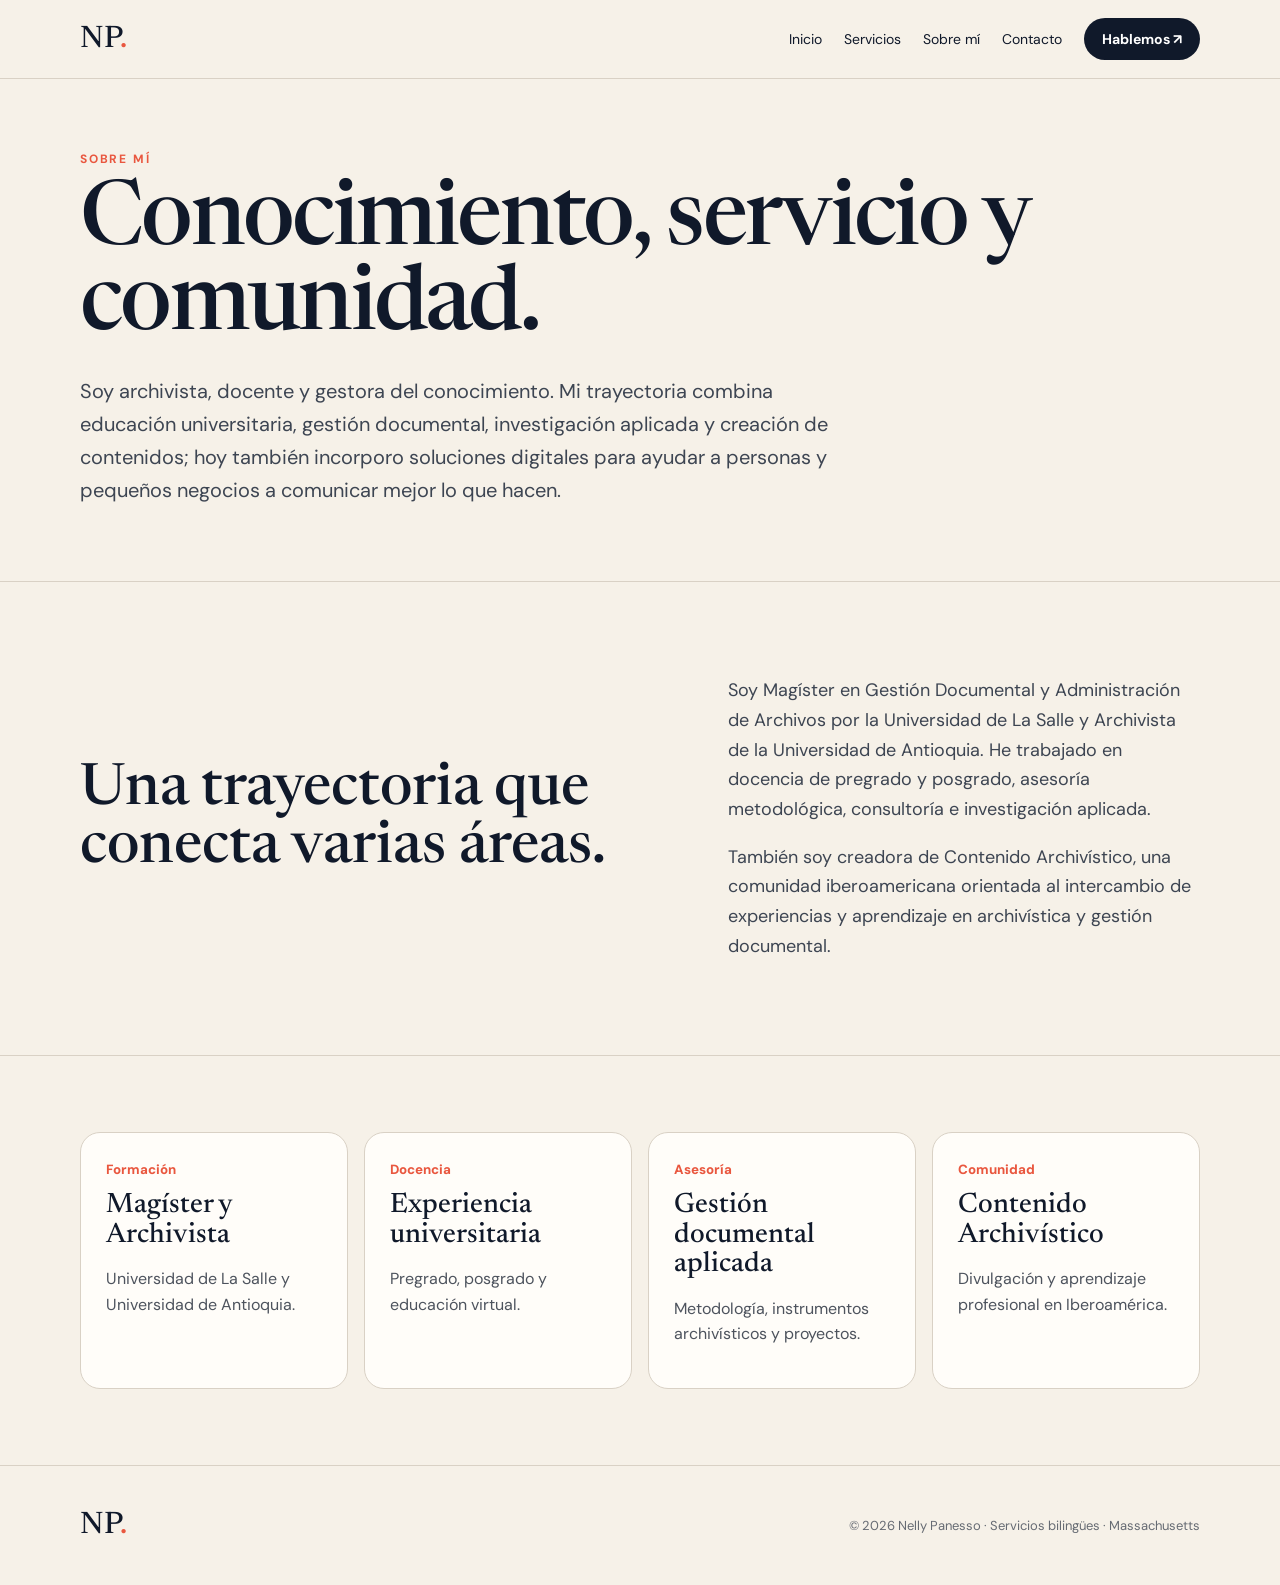
==== about.html @ ac37407d "Add about.html" ====
<!doctype html><html lang="es"><head><meta charset="utf-8"><meta name="viewport" content="width=device-width,initial-scale=1"><title>Sobre mí — Nelly Panesso</title><meta name="description" content="Trayectoria profesional de Nelly Panesso."><link rel="preconnect" href="https://fonts.googleapis.com"><link rel="preconnect" href="https://fonts.gstatic.com" crossorigin><link href="https://fonts.googleapis.com/css2?family=DM+Sans:wght@400;500;600;700&family=Newsreader:opsz,wght@6..72,400;6..72,500&display=swap" rel="stylesheet"><link rel="stylesheet" href="assets/styles.css"></head><body><header class="top"><div class="wrap"><a class="brand" href="index.html">NP<span>.</span></a><button class="menu" aria-expanded="false">Menú</button><nav><a href="index.html">Inicio</a><a href="index.html#servicios">Servicios</a><a href="about.html">Sobre mí</a><a href="contact.html">Contacto</a><a class="nav-cta" data-wa="Hola Nelly, quisiera conversar sobre un proyecto.">Hablemos ↗</a></nav></div></header><main><section class="page-hero"><div class="wrap"><p class="eyebrow">Sobre mí</p><h1>Conocimiento, servicio y comunidad.</h1><p class="lede">Soy archivista, docente y gestora del conocimiento. Mi trayectoria combina educación universitaria, gestión documental, investigación aplicada y creación de contenidos; hoy también incorporo soluciones digitales para ayudar a personas y pequeños negocios a comunicar mejor lo que hacen.</p></div></section><section><div class="wrap split"><div><h2>Una trayectoria que conecta varias áreas.</h2></div><div><p class="lede" style="font-size:18px">Soy Magíster en Gestión Documental y Administración de Archivos por la Universidad de La Salle y Archivista de la Universidad de Antioquia. He trabajado en docencia de pregrado y posgrado, asesoría metodológica, consultoría e investigación aplicada.</p><p class="lede" style="font-size:18px">También soy creadora de Contenido Archivístico, una comunidad iberoamericana orientada al intercambio de experiencias y aprendizaje en archivística y gestión documental.</p></div></div></section><section><div class="wrap"><div class="cards"><article class="card"><small>Formación</small><h3>Magíster y Archivista</h3><p>Universidad de La Salle y Universidad de Antioquia.</p></article><article class="card"><small>Docencia</small><h3>Experiencia universitaria</h3><p>Pregrado, posgrado y educación virtual.</p></article><article class="card"><small>Asesoría</small><h3>Gestión documental aplicada</h3><p>Metodología, instrumentos archivísticos y proyectos.</p></article><article class="card"><small>Comunidad</small><h3>Contenido Archivístico</h3><p>Divulgación y aprendizaje profesional en Iberoamérica.</p></article></div></div></section></main><footer class="footer"><div class="wrap"><a class="brand" href="index.html">NP<span>.</span></a><p>© <span id="year"></span> Nelly Panesso · Servicios bilingües · Massachusetts</p></div></footer><script src="assets/site.js"></script></body></html>
---- assets/styles.css ----
:root{--ink:#10192a;--paper:#f6f1e8;--card:#fffdf9;--accent:#e9573f;--blue:#3659a2;--line:#d9d1c5;--muted:#666b73;--soft:#ece4d9}
*{box-sizing:border-box}html{scroll-behavior:smooth}body{margin:0;background:var(--paper);color:var(--ink);font-family:"DM Sans",sans-serif}a{color:inherit}.wrap{width:min(1120px,92vw);margin:auto}.top{position:sticky;top:0;z-index:20;background:rgba(246,241,232,.94);backdrop-filter:blur(12px);border-bottom:1px solid var(--line)}.top .wrap{display:flex;justify-content:space-between;align-items:center;gap:28px;padding:18px 0}.brand{font:500 31px/1 "Newsreader",serif;text-decoration:none}.brand span,.accent{color:var(--accent)}nav{display:flex;align-items:center;gap:22px}nav a{text-decoration:none;font-size:14px}.nav-cta,.button{display:inline-flex;align-items:center;gap:8px;text-decoration:none;border-radius:999px;padding:12px 18px;font-weight:700}.nav-cta{background:var(--ink);color:white}.menu{display:none;background:none;border:1px solid var(--line);border-radius:999px;padding:9px 13px}.hero{padding:88px 0 70px;border-bottom:1px solid var(--line)}.hero-grid,.split{display:grid;grid-template-columns:1.12fr .88fr;gap:48px;align-items:center}.eyebrow{margin:0 0 14px;text-transform:uppercase;letter-spacing:.15em;font-size:12px;color:var(--accent);font-weight:700}.hero h1,.page-hero h1{font:500 clamp(50px,7vw,90px)/.95 "Newsreader",serif;letter-spacing:-.03em;margin:0 0 24px}.lede{font-size:20px;line-height:1.65;color:#3d4552;max-width:700px}.actions{display:flex;gap:12px;flex-wrap:wrap;margin-top:28px}.button{background:var(--accent);color:white}.button.alt{background:transparent;color:var(--ink);border:1px solid var(--ink)}.hero-panel{background:var(--ink);color:white;border-radius:30px;padding:36px;min-height:390px;display:flex;flex-direction:column;justify-content:space-between}.hero-panel .big{font:500 44px/1.04 "Newsreader",serif}.hero-panel p{color:#dfe2e7;line-height:1.6}.mini-grid{display:grid;grid-template-columns:1fr 1fr;gap:10px}.mini{border:1px solid rgba(255,255,255,.18);border-radius:16px;padding:15px;font-size:13px}.mini strong{display:block;font-size:22px;margin-bottom:5px}
section{padding:76px 0;border-bottom:1px solid var(--line)}.section-head{display:grid;grid-template-columns:.7fr 1.3fr;gap:42px;margin-bottom:34px}.section-head h2,h2{font:500 clamp(38px,5vw,58px)/1 "Newsreader",serif;margin:0}.section-head p{margin:0;font-size:18px;line-height:1.7;color:#444b57}.cards{display:grid;grid-template-columns:repeat(4,1fr);gap:16px}.card{background:var(--card);border:1px solid var(--line);border-radius:20px;padding:25px;min-height:230px}.card small{font-weight:800;color:var(--accent)}.card h3{font:500 28px/1.05 "Newsreader",serif;margin:12px 0}.card p,.card li{color:#4d535d;line-height:1.6}.card a{font-weight:700;text-decoration:none;border-bottom:1px solid}.service-card{display:flex;flex-direction:column;justify-content:space-between}.service-card:nth-child(2n){background:var(--soft)}.service-card .num{font:500 42px/1 "Newsreader",serif;color:var(--accent)}
.dark{background:var(--ink);color:white}.dark .section-head p,.dark p{color:#d7dbe3}.dark .card{background:#151f33;border-color:#344057}.steps{counter-reset:step}.step{display:grid;grid-template-columns:70px 1fr;gap:18px;padding:24px 0;border-top:1px solid var(--line)}.step:before{counter-increment:step;content:"0" counter(step);color:var(--accent);font-weight:800}.step h3{margin:0 0 7px;font-size:22px}.step p{margin:0;color:#555d69;line-height:1.6}.quote{background:var(--soft);border-radius:26px;padding:36px;font:500 34px/1.2 "Newsreader",serif}.page-hero{padding:72px 0 54px;border-bottom:1px solid var(--line)}.page-hero p{max-width:760px}.checklist{list-style:none;padding:0;margin:22px 0}.checklist li{padding:10px 0;border-bottom:1px solid var(--line)}.checklist li:before{content:"✓";color:var(--accent);font-weight:800;margin-right:10px}.contact-box{background:var(--ink);color:white;border-radius:28px;padding:38px}.contact-box h2{font-size:50px}.contact-box p{color:#d8dce4;line-height:1.6}.contact-links{display:grid;gap:12px;margin-top:24px}.contact-links a{color:white}.form{display:grid;gap:14px}.field{display:grid;gap:7px}.field label{font-size:13px;font-weight:700}.field input,.field textarea,.field select{font:inherit;background:#fff;border:1px solid var(--line);border-radius:12px;padding:13px}.field textarea{min-height:130px}.footer{padding:38px 0}.footer .wrap{display:flex;justify-content:space-between;gap:24px;align-items:center}.footer p{color:var(--muted);font-size:13px}
@media(max-width:850px){.top nav{display:none;position:absolute;top:70px;left:4vw;right:4vw;background:var(--card);border:1px solid var(--line);border-radius:18px;padding:18px;flex-direction:column;align-items:stretch}.top nav.open{display:flex}.menu{display:block}.hero-grid,.split,.section-head{grid-template-columns:1fr}.cards{grid-template-columns:1fr 1fr}.hero{padding-top:58px}.hero-panel{min-height:320px}}@media(max-width:560px){.cards{grid-template-columns:1fr}.footer .wrap{align-items:flex-start;flex-direction:column}.hero h1,.page-hero h1{font-size:52px}}
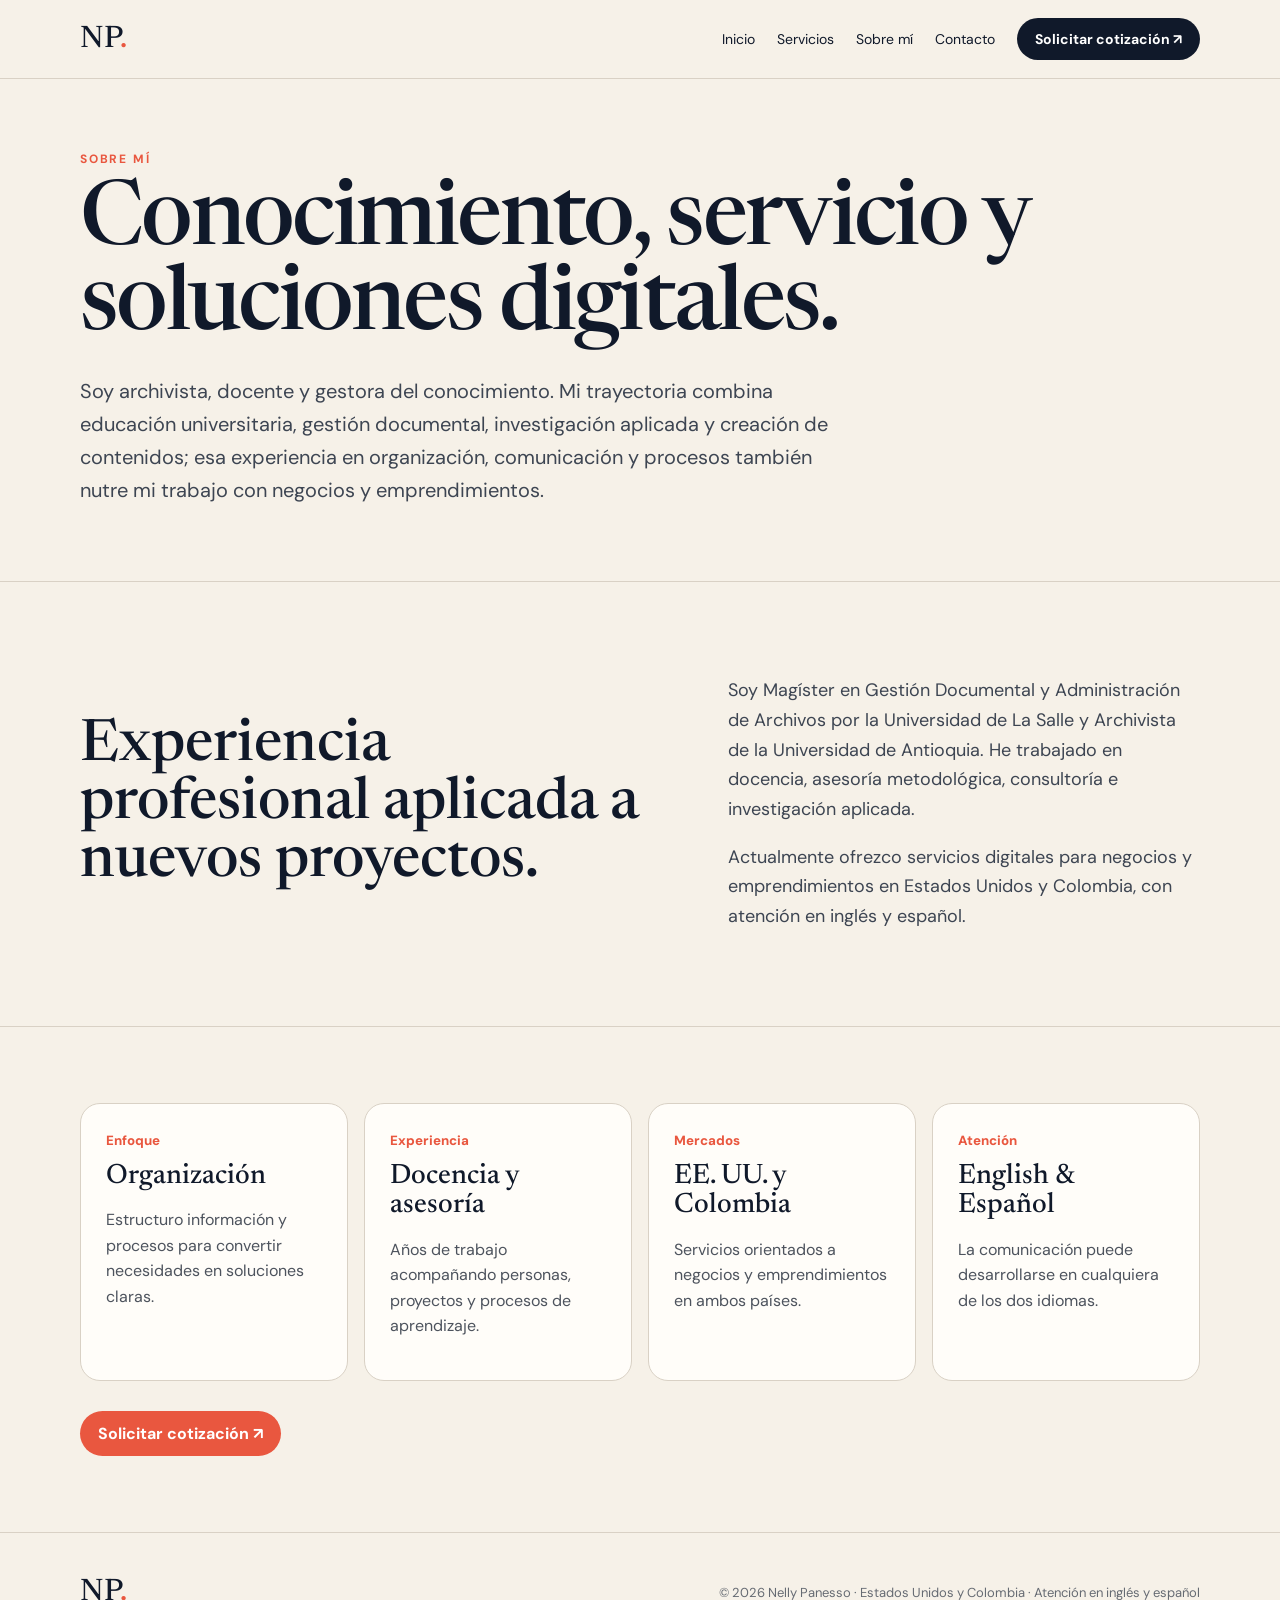
==== commit 14b720e2: "Sync refocused services and quote form" ====
--- a/about.html
+++ b/about.html
@@ -1 +1 @@
-<!doctype html><html lang="es"><head><meta charset="utf-8"><meta name="viewport" content="width=device-width,initial-scale=1"><title>Sobre mí — Nelly Panesso</title><meta name="description" content="Trayectoria profesional de Nelly Panesso."><link rel="preconnect" href="https://fonts.googleapis.com"><link rel="preconnect" href="https://fonts.gstatic.com" crossorigin><link href="https://fonts.googleapis.com/css2?family=DM+Sans:wght@400;500;600;700&family=Newsreader:opsz,wght@6..72,400;6..72,500&display=swap" rel="stylesheet"><link rel="stylesheet" href="assets/styles.css"></head><body><header class="top"><div class="wrap"><a class="brand" href="index.html">NP<span>.</span></a><button class="menu" aria-expanded="false">Menú</button><nav><a href="index.html">Inicio</a><a href="index.html#servicios">Servicios</a><a href="about.html">Sobre mí</a><a href="contact.html">Contacto</a><a class="nav-cta" data-wa="Hola Nelly, quisiera conversar sobre un proyecto.">Hablemos ↗</a></nav></div></header><main><section class="page-hero"><div class="wrap"><p class="eyebrow">Sobre mí</p><h1>Conocimiento, servicio y comunidad.</h1><p class="lede">Soy archivista, docente y gestora del conocimiento. Mi trayectoria combina educación universitaria, gestión documental, investigación aplicada y creación de contenidos; hoy también incorporo soluciones digitales para ayudar a personas y pequeños negocios a comunicar mejor lo que hacen.</p></div></section><section><div class="wrap split"><div><h2>Una trayectoria que conecta varias áreas.</h2></div><div><p class="lede" style="font-size:18px">Soy Magíster en Gestión Documental y Administración de Archivos por la Universidad de La Salle y Archivista de la Universidad de Antioquia. He trabajado en docencia de pregrado y posgrado, asesoría metodológica, consultoría e investigación aplicada.</p><p class="lede" style="font-size:18px">También soy creadora de Contenido Archivístico, una comunidad iberoamericana orientada al intercambio de experiencias y aprendizaje en archivística y gestión documental.</p></div></div></section><section><div class="wrap"><div class="cards"><article class="card"><small>Formación</small><h3>Magíster y Archivista</h3><p>Universidad de La Salle y Universidad de Antioquia.</p></article><article class="card"><small>Docencia</small><h3>Experiencia universitaria</h3><p>Pregrado, posgrado y educación virtual.</p></article><article class="card"><small>Asesoría</small><h3>Gestión documental aplicada</h3><p>Metodología, instrumentos archivísticos y proyectos.</p></article><article class="card"><small>Comunidad</small><h3>Contenido Archivístico</h3><p>Divulgación y aprendizaje profesional en Iberoamérica.</p></article></div></div></section></main><footer class="footer"><div class="wrap"><a class="brand" href="index.html">NP<span>.</span></a><p>© <span id="year"></span> Nelly Panesso · Servicios bilingües · Massachusetts</p></div></footer><script src="assets/site.js"></script></body></html>+<!doctype html><html lang="es"><head><meta charset="utf-8"><meta name="viewport" content="width=device-width,initial-scale=1"><title>Sobre mí — Nelly Panesso</title><meta name="description" content="Trayectoria profesional de Nelly Panesso y enfoque de sus servicios digitales."><link rel="preconnect" href="https://fonts.googleapis.com"><link rel="preconnect" href="https://fonts.gstatic.com" crossorigin><link href="https://fonts.googleapis.com/css2?family=DM+Sans:wght@400;500;600;700&family=Newsreader:opsz,wght@6..72,400;6..72,500&display=swap" rel="stylesheet"><link rel="stylesheet" href="assets/styles.css"></head><body><header class="top"><div class="wrap"><a class="brand" href="index.html">NP<span>.</span></a><button class="menu" aria-expanded="false" aria-label="Abrir menú">Menú</button><nav><a href="index.html">Inicio</a><a href="index.html#servicios">Servicios</a><a href="about.html">Sobre mí</a><a href="contact.html#cotizacion">Contacto</a><a class="nav-cta" href="contact.html#cotizacion">Solicitar cotización ↗</a></nav></div></header><main><section class="page-hero"><div class="wrap"><p class="eyebrow">Sobre mí</p><h1>Conocimiento, servicio y soluciones digitales.</h1><p class="lede">Soy archivista, docente y gestora del conocimiento. Mi trayectoria combina educación universitaria, gestión documental, investigación aplicada y creación de contenidos; esa experiencia en organización, comunicación y procesos también nutre mi trabajo con negocios y emprendimientos.</p></div></section><section><div class="wrap split"><div><h2>Experiencia profesional aplicada a nuevos proyectos.</h2></div><div><p class="lede" style="font-size:18px">Soy Magíster en Gestión Documental y Administración de Archivos por la Universidad de La Salle y Archivista de la Universidad de Antioquia. He trabajado en docencia, asesoría metodológica, consultoría e investigación aplicada.</p><p class="lede" style="font-size:18px">Actualmente ofrezco servicios digitales para negocios y emprendimientos en Estados Unidos y Colombia, con atención en inglés y español.</p></div></div></section><section><div class="wrap"><div class="cards"><article class="card"><small>Enfoque</small><h3>Organización</h3><p>Estructuro información y procesos para convertir necesidades en soluciones claras.</p></article><article class="card"><small>Experiencia</small><h3>Docencia y asesoría</h3><p>Años de trabajo acompañando personas, proyectos y procesos de aprendizaje.</p></article><article class="card"><small>Mercados</small><h3>EE. UU. y Colombia</h3><p>Servicios orientados a negocios y emprendimientos en ambos países.</p></article><article class="card"><small>Atención</small><h3>English & Español</h3><p>La comunicación puede desarrollarse en cualquiera de los dos idiomas.</p></article></div><div class="actions" style="margin-top:30px"><a class="button" href="contact.html#cotizacion">Solicitar cotización ↗</a></div></div></section></main><footer class="footer"><div class="wrap"><a class="brand" href="index.html">NP<span>.</span></a><p>© <span id="year"></span> Nelly Panesso · Estados Unidos y Colombia · Atención en inglés y español</p></div></footer><script src="assets/site.js"></script></body></html>
